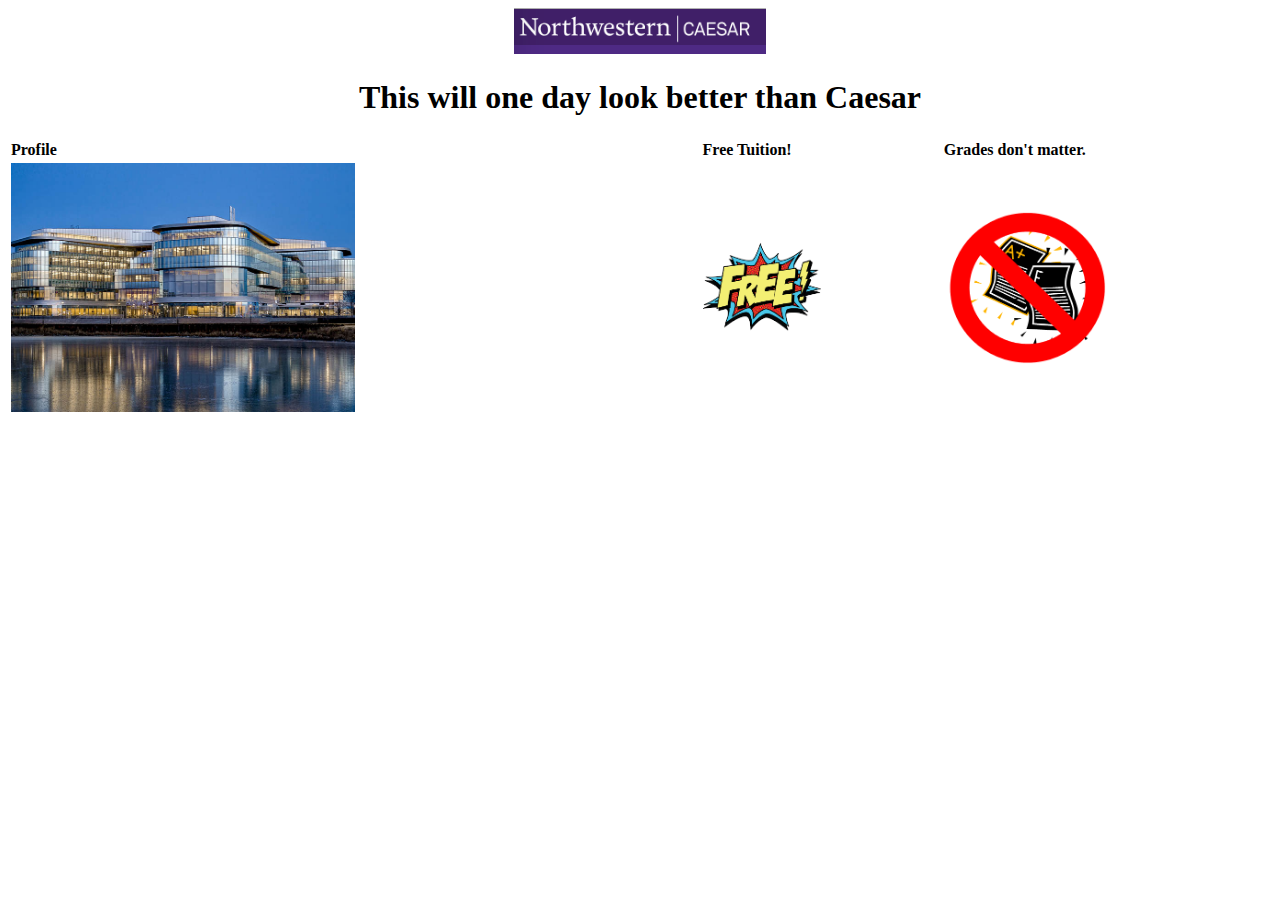
==== index.html @ d6ee5a1e "Initial commit" ====
<!DOCTYPE html>
<html>
<head>
    <title>Free Kellogg MBA!</title>
</head>
<body>   
    <center>
    <img src="Screen Shot 2020-01-08 at 8.16.17 PM.png" style = "width: 20%">
    <h1>
    This will one day look better than Caesar
    </h1>


    <table>
        <tr>
            <td><strong>Profile</strong></td>
            <td><strong>Free Tuition!</strong></td>
            <td><strong>Grades don't matter.</strong></td>
        </tr>
        <tr>
            <td><img src="Global Hub.jpg" style="width: 50%"></td>
            <td><img src="Free.png" style="width: 50%"></td>
            <td><img src="no-grades.png" style = "width: 50%"></td>
        </tr>
    </table>

    </center>
</body>
</html>
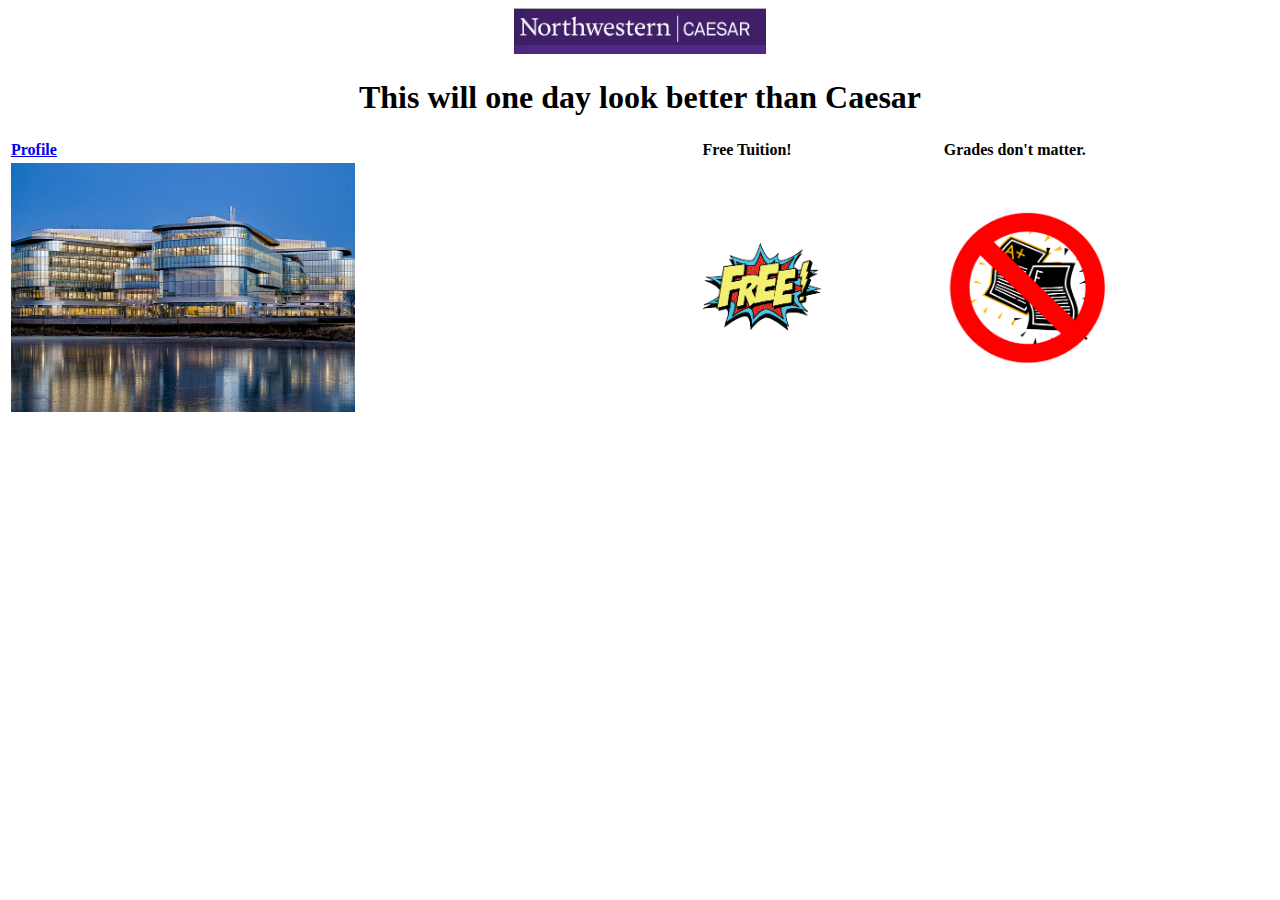
==== commit 9aba3d32: "made web page a web site" ====
--- a/index.html
+++ b/index.html
@@ -13,7 +13,7 @@
 
     <table>
         <tr>
-            <td><strong>Profile</strong></td>
+            <td><a href="about.html"><strong>Profile</strong></a></td>
             <td><strong>Free Tuition!</strong></td>
             <td><strong>Grades don't matter.</strong></td>
         </tr>
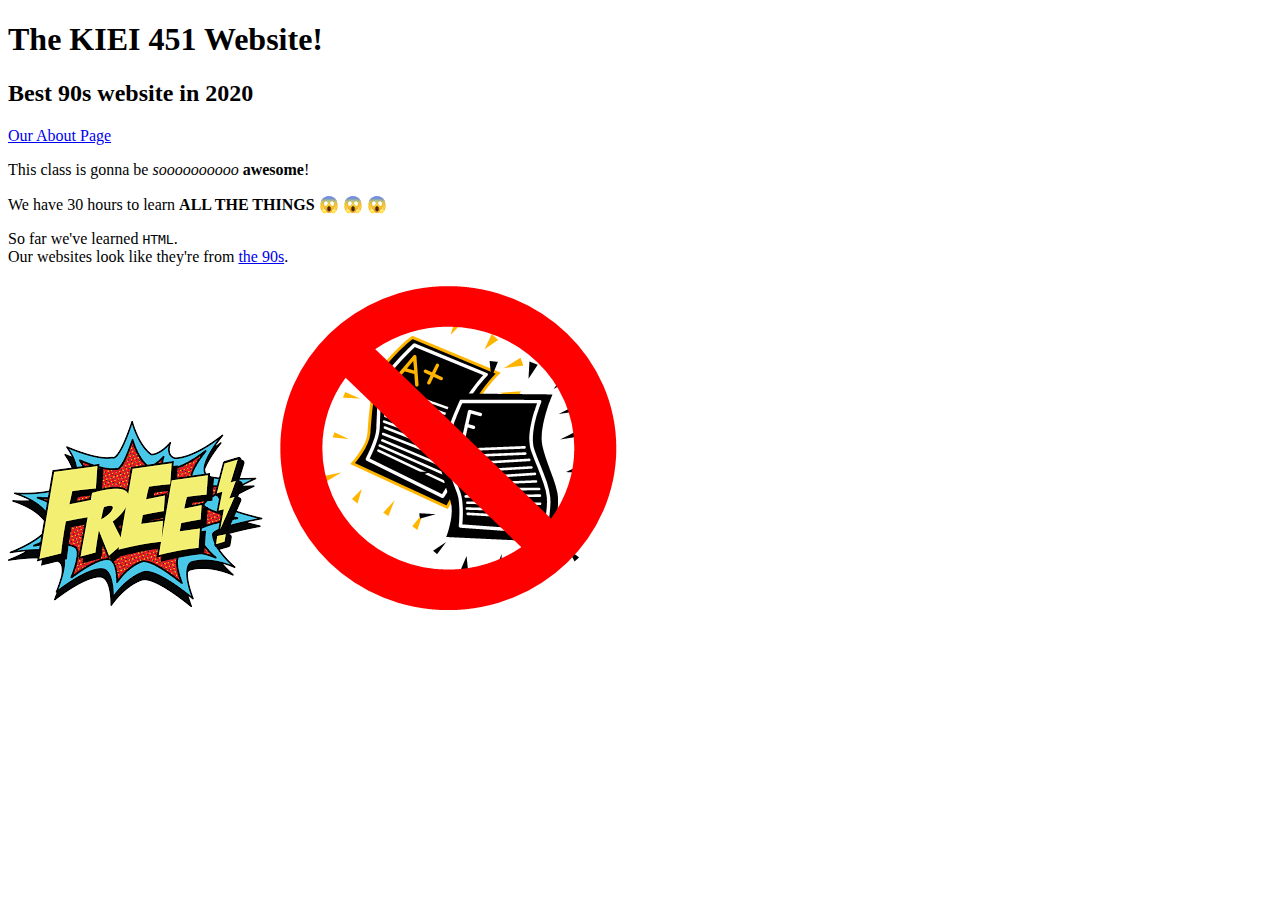
==== commit 93021948: "test" ====
--- a/index.html
+++ b/index.html
@@ -1,29 +1,36 @@
 <!DOCTYPE html>
-<html>
+<html lang="en">
+
 <head>
-    <title>Free Kellogg MBA!</title>
+    <title>Best 90s website in 2020</title>
 </head>
-<body>   
-    <center>
-    <img src="Screen Shot 2020-01-08 at 8.16.17 PM.png" style = "width: 20%">
-    <h1>
-    This will one day look better than Caesar
-    </h1>
 
+<body>
+    <h1>The KIEI 451 Website!</h1>
+    <h2>Best 90s website in 2020</h2>
 
-    <table>
-        <tr>
-            <td><a href="about.html"><strong>Profile</strong></a></td>
-            <td><strong>Free Tuition!</strong></td>
-            <td><strong>Grades don't matter.</strong></td>
-        </tr>
-        <tr>
-            <td><img src="Global Hub.jpg" style="width: 50%"></td>
-            <td><img src="Free.png" style="width: 50%"></td>
-            <td><img src="no-grades.png" style = "width: 50%"></td>
-        </tr>
-    </table>
+    <a href="about.html">Our About Page</a>
 
-    </center>
+    <p>
+        This class is gonna be <em>soooooooooo</em> <strong>awesome</strong>!
+    </p>
+
+    <p>
+        We have 30 hours to learn <strong>ALL THE THINGS</strong> &#128561 &#128561 &#128561
+    </p>
+
+    <p>
+        So far we've learned <code>HTML</code>.
+        <br>
+        Our websites look like they're from <a
+            href="https://www.bustle.com/articles/159061-10-things-we-genuinely-miss-about-90s-internet-because-nostalgia-runs-deep">the
+            90s</a>.
+    </p>
+
+    <div>
+        <img src="Free.png">
+        <img src="no-grades.png">
+    </div>
 </body>
+
 </html>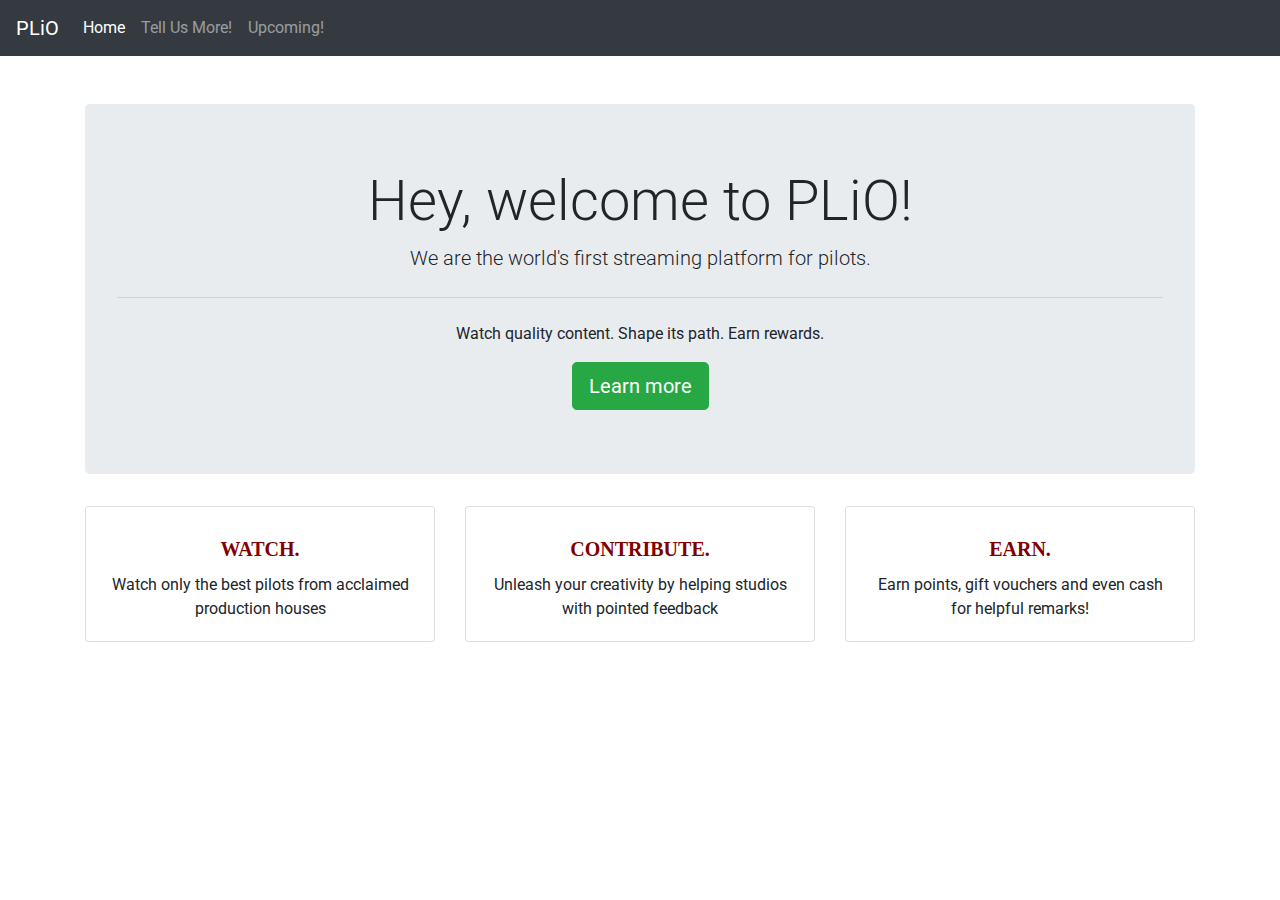
==== commit b719a5c8: "Final (fixed index)" ====
--- a/index.html
+++ b/index.html
@@ -1,36 +1,98 @@
-<!DOCTYPE html>
+<!doctype html>
 <html lang="en">
+  <head>
+    <!-- Required meta tags -->
+    <meta charset="utf-8">
+    <meta name="viewport" content="width=device-width, initial-scale=1, shrink-to-fit=no">
 
-<head>
-    <title>Best 90s website in 2020</title>
-</head>
+    <!-- Google Fonts -->
+    <!-- Swap out "Roboto" for the font(s) you want to use -->
+    <link href="https://fonts.googleapis.com/css?family=Roboto&display=swap" rel="stylesheet">
+    
+    <!-- Font Awesome -->
+    <link rel="stylesheet" href="https://use.fontawesome.com/releases/v5.6.3/css/all.css" integrity="sha384-UHRtZLI+pbxtHCWp1t77Bi1L4ZtiqrqD80Kn4Z8NTSRyMA2Fd33n5dQ8lWUE00s/" crossorigin="anonymous">
 
-<body>
-    <h1>The KIEI 451 Website!</h1>
-    <h2>Best 90s website in 2020</h2>
+    <!-- Bootstrap CSS -->
+    <link rel="stylesheet" href="https://stackpath.bootstrapcdn.com/bootstrap/4.4.1/css/bootstrap.min.css" integrity="sha384-Vkoo8x4CGsO3+Hhxv8T/Q5PaXtkKtu6ug5TOeNV6gBiFeWPGFN9MuhOf23Q9Ifjh" crossorigin="anonymous">
+    
+    <!-- Your own CSS -->
+    <link rel="stylesheet" href="styles.css">
 
-    <a href="about.html">Our About Page</a>
+    <title>PLiO | Watch pilots for free!</title>
+  </head>
+  <body>
 
-    <p>
-        This class is gonna be <em>soooooooooo</em> <strong>awesome</strong>!
-    </p>
+    <!-- Navbar -->
+    <nav class="navbar navbar-expand-lg navbar-dark bg-dark">
+        <a class="navbar-brand" href="index.html">PLiO</a>
+        <button class="navbar-toggler" type="button" data-toggle="collapse" data-target="#navbarNav" aria-controls="navbarNav" aria-expanded="false" aria-label="Toggle navigation">
+          <span class="navbar-toggler-icon"></span>
+        </button>
+        <div class="collapse navbar-collapse" id="navbarNav">
+          <ul class="navbar-nav">
+            <li class="nav-item active">
+              <a class="nav-link" href="index.html">Home <span class="sr-only">(current)</span></a>
+            </li>
+            <li class="nav-item">
+                <a class="nav-link" href="form.html">Tell Us More!</a>
+              </li>
+            <li class="nav-item">
+              <a class="nav-link" href="upcoming.html">Upcoming!</a>
+            </li>
+          </ul>
+        </div>
+      </nav>
+    
+    <div class="container-sm">
+        <br> </br>
+        <!-- Jumbotron -->
+        <div class="jumbotron center">
+            <h1 class="display-4">Hey, welcome to PLiO!</h1>
+            <p class="lead">We are the world's first streaming platform for pilots.</p>
+            <hr class="my-4">
+            <p> Watch quality content. Shape its path. Earn rewards.</p>
+            <a class="btn btn-success btn-lg center" href="form.html" role="button">Learn more</a>
+        </div>
+    
+        <!-- Cards -->
 
-    <p>
-        We have 30 hours to learn <strong>ALL THE THINGS</strong> &#128561 &#128561 &#128561
-    </p>
+        <div class="row">
+            <div class="col-sm-4">
+                <div class="card">
+                    <i class="fas fa-play fa-5x center padding"></i>
+                <div class="card-body center">
+                    <h5 class="card-title">Watch.</h5>
+                    <p class="card-text">Watch only the best pilots from acclaimed production houses</p>
+                </div>
+                </div>
+            </div>
+            <div class="col-sm-4">
+                <div class="card">
+                <i class="fas fa-hands-helping fa-5x center padding"></i>
+                <div class="card-body center">
+                    <h5 class="card-title">Contribute.</h5>
+                    <p class="card-text">Unleash your creativity by helping studios with pointed feedback</p>    
+                </div>
+                </div>
+            </div>
+            <div class="col-sm-4">
+                <div class="card">
+                    <i class="fas fa-donate fa-5x center padding"></i>
+                <div class="card-body center">
+                    <h5 class="card-title">Earn.</h5>
+                    <p class="card-text">Earn points, gift vouchers and even cash for helpful remarks!</p>    
+                </div>
+                </div>
+            </div>
+        </div>
+    </div>
 
-    <p>
-        So far we've learned <code>HTML</code>.
-        <br>
-        Our websites look like they're from <a
-            href="https://www.bustle.com/articles/159061-10-things-we-genuinely-miss-about-90s-internet-because-nostalgia-runs-deep">the
-            90s</a>.
-    </p>
 
-    <div>
-        <img src="Free.png">
-        <img src="no-grades.png">
-    </div>
-</body>
 
+    <!-- Optional JavaScript -->
+    <!-- jQuery first, then Popper.js, then Bootstrap JS -->
+    <script src="https://code.jquery.com/jquery-3.4.1.slim.min.js" integrity="sha384-J6qa4849blE2+poT4WnyKhv5vZF5SrPo0iEjwBvKU7imGFAV0wwj1yYfoRSJoZ+n" crossorigin="anonymous"></script>
+    <script src="https://cdn.jsdelivr.net/npm/popper.js@1.16.0/dist/umd/popper.min.js" integrity="sha384-Q6E9RHvbIyZFJoft+2mJbHaEWldlvI9IOYy5n3zV9zzTtmI3UksdQRVvoxMfooAo" crossorigin="anonymous"></script>
+    <script src="https://stackpath.bootstrapcdn.com/bootstrap/4.4.1/js/bootstrap.min.js" integrity="sha384-wfSDF2E50Y2D1uUdj0O3uMBJnjuUD4Ih7YwaYd1iqfktj0Uod8GCExl3Og8ifwB6" crossorigin="anonymous"></script>
+  </body>
 </html>--- a/styles.css
+++ b/styles.css
@@ -0,0 +1,25 @@
+.center {
+    text-align: center;
+}
+
+.padding {
+    padding-top: 10px;
+}
+
+.logo {
+    
+    font-family: Roboto;
+    color: lightseagreen;
+}
+
+.card-title {
+        color: maroon;
+        text-transform: uppercase;
+        font-weight: bold;
+        font-family: Tahoma;
+}
+
+.highlight {
+        font-weight: bold;
+        text-transform: uppercase;
+}